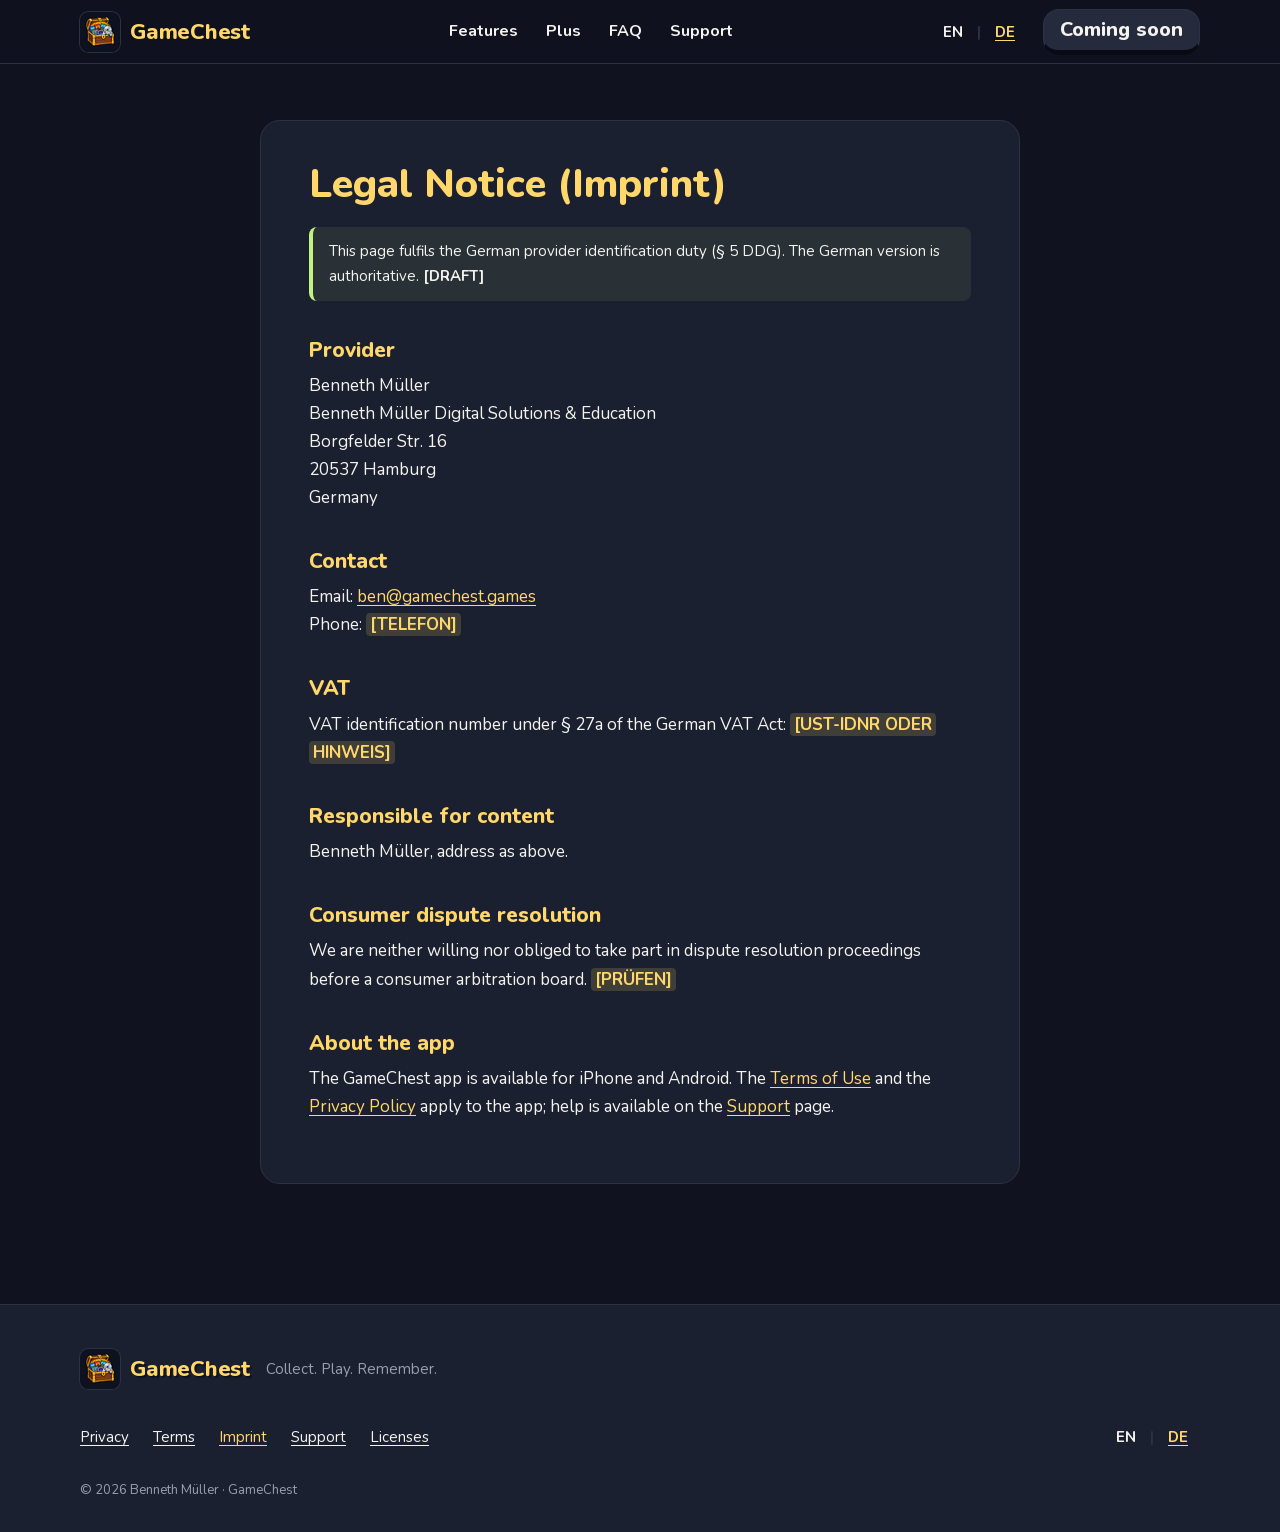
==== imprint/index.html @ 04c108ea "Website gamechest.games: Marketing-Startseite EN/DE + Impressum Statischer Next.js-Export aus app-we" ====
<!DOCTYPE html><html lang="en" class="nunito_c81cbedf-module__F6FspG__variable silkscreen_12bf01c6-module__xPTk9W__variable"><head><meta charSet="utf-8"/><meta name="viewport" content="width=device-width, initial-scale=1"/><link rel="preload" href="/_next/static/media/07454f8ad8aaac57-s.p.2kjei9psvcorz.woff2" as="font" crossorigin="" type="font/woff2"/><link rel="preload" href="/_next/static/media/37f34e4fcce0f2d4-s.p.3dosikwwiz7p4.woff2" as="font" crossorigin="" type="font/woff2"/><style data-precedence="next" data-href="/_next/static/chunks/3dg75ylnrq6or.css /_next/static/chunks/3zf7xnrm5pclq.css /_next/static/chunks/2_lk15ii64j9c.css">@font-face{font-family:Nunito;font-style:normal;font-weight:200 1000;font-display:swap;src:url(/_next/static/media/224e262ef877bfa4-s.1zkvd_innyig_.woff2)format("woff2");unicode-range:U+460-52F,U+1C80-1C8A,U+20B4,U+2DE0-2DFF,U+A640-A69F,U+FE2E-FE2F}@font-face{font-family:Nunito;font-style:normal;font-weight:200 1000;font-display:swap;src:url(/_next/static/media/7f11d98043fdedc9-s.2c8-7nzo1jf9r.woff2)format("woff2");unicode-range:U+301,U+400-45F,U+490-491,U+4B0-4B1,U+2116}@font-face{font-family:Nunito;font-style:normal;font-weight:200 1000;font-display:swap;src:url(/_next/static/media/e6d00ff86ef9e699-s.1vcas2uk12q5a.woff2)format("woff2");unicode-range:U+102-103,U+110-111,U+128-129,U+168-169,U+1A0-1A1,U+1AF-1B0,U+300-301,U+303-304,U+308-309,U+323,U+329,U+1EA0-1EF9,U+20AB}@font-face{font-family:Nunito;font-style:normal;font-weight:200 1000;font-display:swap;src:url(/_next/static/media/d8cb5ab3660140cd-s.2demiz2t05dx4.woff2)format("woff2");unicode-range:U+100-2BA,U+2BD-2C5,U+2C7-2CC,U+2CE-2D7,U+2DD-2FF,U+304,U+308,U+329,U+1D00-1DBF,U+1E00-1E9F,U+1EF2-1EFF,U+2020,U+20A0-20AB,U+20AD-20C0,U+2113,U+2C60-2C7F,U+A720-A7FF}@font-face{font-family:Nunito;font-style:normal;font-weight:200 1000;font-display:swap;src:url(/_next/static/media/07454f8ad8aaac57-s.p.2kjei9psvcorz.woff2)format("woff2");unicode-range:U+??,U+131,U+152-153,U+2BB-2BC,U+2C6,U+2DA,U+2DC,U+304,U+308,U+329,U+2000-206F,U+20AC,U+2122,U+2191,U+2193,U+2212,U+2215,U+FEFF,U+FFFD}@font-face{font-family:Nunito Fallback;src:local(Arial);ascent-override:99.71%;descent-override:34.82%;line-gap-override:0.0%;size-adjust:101.39%}.nunito_c81cbedf-module__F6FspG__className{font-family:Nunito,Nunito Fallback;font-style:normal}.nunito_c81cbedf-module__F6FspG__variable{--font-nunito:"Nunito", "Nunito Fallback"}
@font-face{font-family:Silkscreen;font-style:normal;font-weight:400;font-display:swap;src:url(/_next/static/media/26e9340776e0c8e8-s.3-pcjiz3ygyf8.woff2)format("woff2");unicode-range:U+100-2BA,U+2BD-2C5,U+2C7-2CC,U+2CE-2D7,U+2DD-2FF,U+304,U+308,U+329,U+1D00-1DBF,U+1E00-1E9F,U+1EF2-1EFF,U+2020,U+20A0-20AB,U+20AD-20C0,U+2113,U+2C60-2C7F,U+A720-A7FF}@font-face{font-family:Silkscreen;font-style:normal;font-weight:400;font-display:swap;src:url(/_next/static/media/37f34e4fcce0f2d4-s.p.3dosikwwiz7p4.woff2)format("woff2");unicode-range:U+??,U+131,U+152-153,U+2BB-2BC,U+2C6,U+2DA,U+2DC,U+304,U+308,U+329,U+2000-206F,U+20AC,U+2122,U+2191,U+2193,U+2212,U+2215,U+FEFF,U+FFFD}@font-face{font-family:Silkscreen Fallback;src:local(Arial);ascent-override:68.84%;descent-override:16.71%;line-gap-override:0.0%;size-adjust:149.62%}.silkscreen_12bf01c6-module__xPTk9W__className{font-family:Silkscreen,Silkscreen Fallback;font-style:normal;font-weight:400}.silkscreen_12bf01c6-module__xPTk9W__variable{--font-silkscreen:"Silkscreen", "Silkscreen Fallback"}
.legal-prose{max-width:68ch;color:var(--legal-ink);overflow-wrap:break-word;font-size:1.0625rem;line-height:1.65}.legal-prose h2{color:var(--legal-accent);margin:2.25rem 0 .5rem;scroll-margin-top:88px;font-size:1.3125rem;line-height:1.3}.legal-prose h3{color:var(--legal-accent-2);margin:1.5rem 0 .375rem;font-size:1.125rem;line-height:1.35}.legal-prose p,.legal-prose ul,.legal-prose ol{margin:0 0 .875rem}.legal-prose ul,.legal-prose ol{padding-left:1.375rem}.legal-prose li{margin:.25rem 0}.legal-meta{color:var(--legal-muted);margin:0 0 1.25rem;font-size:.9375rem}.legal-note{border-left:4px solid var(--legal-note);background:var(--legal-note-bg);border-radius:8px;margin:0 0 1.5rem;padding:.75rem 1rem;font-size:.9375rem}.legal-note p{margin:0}.legal-ph{background:var(--legal-ph-bg);color:var(--legal-accent);-webkit-hyphens:manual;hyphens:manual;-webkit-box-decoration-break:clone;box-decoration-break:clone;border-radius:4px;padding:0 .25rem;font-weight:700}.legal-address{font-style:normal}.legal-toc{background:var(--legal-surface);border:1px solid var(--legal-border);border-radius:14px;margin:0 0 1.5rem;padding:.875rem 1.25rem}.legal-toc-title{margin:0 0 .25rem;font-weight:700}.legal-toc ul{margin:0;padding:0;list-style:none}.legal-toc a{padding:.25rem 0;display:inline-block}.legal-table-wrap{margin:.625rem 0 1rem}.legal-table{border-collapse:collapse;width:100%;font-size:.9375rem}.legal-table th,.legal-table td{text-align:left;vertical-align:top;border-bottom:1px solid var(--legal-border);padding:.5rem}.legal-table th{color:var(--legal-accent-2);font-weight:700}@media (max-width:559.98px){.legal-table thead{clip-path:inset(50%);width:1px;height:1px;position:absolute;overflow:hidden}.legal-table,.legal-table tbody,.legal-table tr,.legal-table td{width:100%;display:block}.legal-table tr{border-bottom:1px solid var(--legal-border);padding:.5rem 0}.legal-table td{border:0;padding:.1875rem 0}.legal-table td:before{content:attr(data-label);color:var(--legal-accent-2);font-size:.8125rem;font-weight:700;display:block}}
:root{--lightningcss-light: ;--lightningcss-dark:initial;color-scheme:dark;--g-bg:#10131f;--g-panel:#1b2030;--g-elevated:#252b3d;--g-border:#2c3243;--g-ink:#f4f3ee;--g-muted:#989daf;--g-gold:#ffd76a;--g-amber:#ffcd68;--g-gold-sel:#44391f;--g-mint:#c4f280;--g-btn-edge:#ffe4af;--g-btn-text:#342419;--g-btn-shadow:#805337;--g-glow-in:#ffd76a55;--g-glow-out:#ffd76a00;--font-body:var(--font-nunito), system-ui, -apple-system, "Segoe UI", Roboto, Arial, sans-serif;--font-label:var(--font-silkscreen), ui-monospace, monospace;--font-display:var(--font-nunito), system-ui, -apple-system, "Segoe UI", Roboto, Arial, sans-serif;--g-deep:#080b13;--g-card-edge:#5f5130;--g-coin-edge:#9e6b19;--g-light-edge:#fff0b5;--container:1120px;--gutter:16px;--header-h:64px;--section-gap:96px;--radius-card:20px;--bevel:10px;--legal-ink:var(--g-ink);--legal-muted:var(--g-muted);--legal-accent:var(--g-gold);--legal-accent-2:var(--g-amber);--legal-surface:var(--g-elevated);--legal-border:var(--g-border);--legal-note:var(--g-mint);--legal-note-bg:#c4f28014;--legal-ph-bg:#ffd76a29}@media (min-width:481px){:root{--gutter:24px}}@media (min-width:768px){:root{--section-gap:120px}}@media (min-width:1025px){:root{--gutter:32px}}*,:before,:after{box-sizing:border-box}html{-moz-text-size-adjust:100%;text-size-adjust:100%;scroll-padding-top:calc(var(--header-h) + 16px)}@media (prefers-reduced-motion:no-preference){html{scroll-behavior:smooth}}body{background:var(--g-bg);color:var(--g-ink);font-family:var(--font-body);overflow-wrap:break-word;margin:0;font-size:1.0625rem;line-height:1.6}@media (min-width:768px){body{font-size:1.125rem}}img,picture,svg{max-width:100%;display:block}img{height:auto}h1,h2,h3{text-wrap:balance;margin:0;font-weight:800}p{text-wrap:pretty;margin:0}a{color:var(--g-gold);text-underline-offset:3px;text-decoration-thickness:1px}a:hover{text-decoration-thickness:2px}:focus-visible{outline:3px solid var(--g-mint);outline-offset:3px;border-radius:4px}.container{width:100%;max-width:calc(var(--container) + 2 * var(--gutter));padding-inline:var(--gutter);margin-inline:auto}.visually-hidden{clip-path:inset(50%);white-space:nowrap;border:0;width:1px;height:1px;margin:-1px;padding:0;overflow:hidden;position:absolute!important}.skip-link{z-index:100;background:var(--g-amber);color:var(--g-btn-text);font-family:var(--font-display);border:2px solid var(--g-btn-edge);border-bottom:5px solid var(--g-btn-shadow);border-radius:16px;padding:12px 16px;font-size:1.25rem;font-weight:800;text-decoration:none;position:absolute;top:-100px;left:12px}.skip-link:focus{top:12px}.pixel{image-rendering:pixelated}.eyebrow{font-family:var(--font-label);letter-spacing:.12em;text-transform:uppercase;color:var(--g-gold);margin:0 0 12px;font-size:.6875rem;line-height:1.4;display:inline-block}@media (min-width:768px){.eyebrow{font-size:.75rem}}.h2{font-family:var(--font-display);color:var(--g-gold);font-size:2rem;font-weight:800;line-height:1.15}.h2:after{content:"";background:var(--g-gold);width:48px;height:4px;margin-top:16px;display:block}.h2.center:after{margin-inline:auto}@media (min-width:768px){.h2{font-size:2.625rem;line-height:1.1}}.h3{font-family:var(--font-display);color:var(--g-ink);font-size:1.375rem;font-weight:800;line-height:1.3}@media (min-width:768px){.h3{font-size:1.5rem}}.muted{color:var(--g-muted);font-size:.9375rem;line-height:1.55}@media (min-width:768px){.muted{font-size:1rem}}.btn{min-height:54px;font:inherit;font-family:var(--font-display);text-align:center;border-radius:16px;justify-content:center;align-items:center;gap:8px;padding:12px 22px;font-size:1.25rem;font-weight:800;line-height:1.2;text-decoration:none;transition:transform .12s cubic-bezier(.33,1,.68,1),border-bottom-width .12s cubic-bezier(.33,1,.68,1);display:inline-flex}.btn-secondary{background:var(--g-elevated);color:var(--g-ink);border:1.4px solid var(--g-border);border-bottom:5px solid var(--g-deep)}a.btn-secondary:hover{border-color:var(--g-gold);border-bottom-color:var(--g-deep)}.btn-primary{background:var(--g-amber);color:var(--g-btn-text);border:2px solid var(--g-btn-edge);border-bottom:5px solid var(--g-btn-shadow);box-shadow:inset 0 1px #ffffff38}a.btn-primary:hover{filter:brightness(1.04)}a.btn-primary:active,a.btn-secondary:active{border-bottom-width:1.5px;transition-duration:80ms;transform:translateY(3.5px)}@media (prefers-reduced-motion:reduce){.btn{transition:none}}.coin{z-index:1;background:var(--g-gold);border-bottom:3px solid var(--g-coin-edge);width:32px;height:32px;color:var(--g-bg);font-family:var(--font-body);border-radius:35%;flex:none;justify-content:center;align-items:center;font-size:.875rem;font-weight:800;line-height:1;display:inline-flex;position:relative}.coin--done{color:#0000}.coin--done:after{content:"";border:solid var(--g-bg);border-width:0 3px 3px 0;width:6px;height:11px;position:absolute;transform:translateY(-2px)rotate(45deg)}.coin--current{outline:2px solid var(--g-light-edge);outline-offset:-2px}@media (min-width:768px){.coin{width:36px;height:36px;font-size:.9375rem}}.rail{z-index:0;background:var(--g-elevated);border-bottom:2px solid var(--g-deep);pointer-events:none;border-radius:3px;height:6px;position:absolute}.rail--gold{background:var(--g-gold)}.prose a{text-decoration:underline}
.not-found-module__Qxt1xq__main{max-width:calc(640px + 2 * var(--gutter));padding:64px var(--gutter);flex-direction:column;gap:40px;margin:0 auto;display:flex}.not-found-module__Qxt1xq__mark{width:64px;height:64px}.not-found-module__Qxt1xq__block{flex-direction:column;align-items:flex-start;gap:12px;display:flex}.not-found-module__Qxt1xq__block+.not-found-module__Qxt1xq__block{border-top:1px solid var(--g-border);padding-top:40px}.not-found-module__Qxt1xq__title{color:var(--g-gold);font-size:2rem;line-height:1.15}
.BrandMark-module__Vly-dW__mark{align-items:center;gap:10px;min-width:0;display:inline-flex}.BrandMark-module__Vly-dW__icon{box-shadow:0 0 0 1px var(--g-border);border-radius:22%;flex:none}.BrandMark-module__Vly-dW__name{font-family:var(--font-display);color:var(--g-gold);letter-spacing:-.01em;white-space:nowrap;text-shadow:2px 2px 0 var(--g-bg);font-weight:800;line-height:1}.BrandMark-module__Vly-dW__sm .BrandMark-module__Vly-dW__icon{width:40px;height:40px}.BrandMark-module__Vly-dW__sm .BrandMark-module__Vly-dW__name{font-size:1.375rem}.BrandMark-module__Vly-dW__lg{gap:16px}.BrandMark-module__Vly-dW__lg .BrandMark-module__Vly-dW__icon{width:88px;height:88px}.BrandMark-module__Vly-dW__lg .BrandMark-module__Vly-dW__name{font-size:clamp(2.25rem,11vw,4rem)}@media (min-width:1024px){.BrandMark-module__Vly-dW__lg .BrandMark-module__Vly-dW__icon{width:128px;height:128px}}
.LangSwitch-module__xMFtda__switch{align-items:center;gap:2px;font-size:.9375rem;font-weight:700;display:flex}.LangSwitch-module__xMFtda__current,.LangSwitch-module__xMFtda__link{justify-content:center;align-items:center;min-width:44px;min-height:48px;padding:0 8px;display:inline-flex}.LangSwitch-module__xMFtda__current{color:var(--g-ink)}.LangSwitch-module__xMFtda__link{color:var(--g-gold);text-underline-offset:3px;text-decoration:underline}.LangSwitch-module__xMFtda__sep{color:var(--g-border)}
.Footer-module__IpM4KW__footer{background:var(--g-panel);border-top:1px solid var(--g-border);margin-top:var(--section-gap);padding:40px 0 32px}.Footer-module__IpM4KW__inner{flex-direction:column;gap:20px;display:flex}.Footer-module__IpM4KW__brandRow{flex-wrap:wrap;align-items:center;gap:8px 16px;display:flex}.Footer-module__IpM4KW__brand{align-items:center;min-height:48px;text-decoration:none;display:inline-flex}.Footer-module__IpM4KW__tagline{color:var(--g-muted);font-size:.9375rem}.Footer-module__IpM4KW__linkRow{flex-wrap:wrap;justify-content:space-between;align-items:center;gap:8px 24px;display:flex}.Footer-module__IpM4KW__links{flex-wrap:wrap;gap:0 4px;margin:0;padding:0;list-style:none;display:flex}.Footer-module__IpM4KW__links a{min-height:48px;color:var(--g-ink);text-underline-offset:3px;align-items:center;margin-left:-10px;margin-right:10px;padding:0 10px;font-size:.9375rem;display:inline-flex}.Footer-module__IpM4KW__links a:hover,.Footer-module__IpM4KW__links a[aria-current=page]{color:var(--g-gold)}.Footer-module__IpM4KW__small{color:var(--g-muted);flex-direction:column;gap:4px;font-size:.8125rem;line-height:1.5;display:flex}
.Header-module__NAGPiW__header{z-index:50;height:var(--header-h);background:var(--g-bg);border-bottom:1px solid var(--g-border);position:sticky;top:0}@supports ((-webkit-backdrop-filter:blur(8px)) or (backdrop-filter:blur(8px))){.Header-module__NAGPiW__header{-webkit-backdrop-filter:blur(8px);backdrop-filter:blur(8px);background:#10131feb}}.Header-module__NAGPiW__inner{justify-content:space-between;align-items:center;gap:16px;height:100%;display:flex}.Header-module__NAGPiW__brand{flex:none;align-items:center;min-height:48px;text-decoration:none;display:inline-flex}.Header-module__NAGPiW__nav{display:none}.Header-module__NAGPiW__end{align-items:center;gap:16px;display:flex}.Header-module__NAGPiW__cta{display:none}@media (min-width:768px){.Header-module__NAGPiW__nav{gap:4px;margin-inline:auto;display:flex}.Header-module__NAGPiW__nav a{min-height:48px;color:var(--g-ink);align-items:center;padding:0 12px;font-size:1rem;font-weight:700;text-decoration:none;display:inline-flex}.Header-module__NAGPiW__nav a:hover,.Header-module__NAGPiW__nav a[aria-current=page]{color:var(--g-gold)}}@media (min-width:1024px){.Header-module__NAGPiW__cta{display:block}}
.PhoneFrame-module__8nVjmW__stage{width:100%;max-width:320px;margin-inline:auto;padding:24px 0 28px;position:relative}.PhoneFrame-module__8nVjmW__stage:before{content:"";pointer-events:none;background:radial-gradient(70% 60% at 50% 35%,#ffd76a2e,#ffd76a00 70%);position:absolute;inset:-8% -18% 0}.PhoneFrame-module__8nVjmW__stage:after{content:"";filter:blur(5px);pointer-events:none;background:#0000008c;border-radius:50%;width:62%;height:14px;position:absolute;bottom:4px;left:19%}.PhoneFrame-module__8nVjmW__frame{background:var(--g-bg);border:3px solid var(--g-gold);border-radius:28px;width:100%;padding:6px;position:relative;box-shadow:0 6px #9e6b19,0 24px 60px -30px #000}.PhoneFrame-module__8nVjmW__img{aspect-ratio:1320/2868;background:var(--g-panel);border-radius:19px;width:100%;height:auto;box-shadow:inset 0 0 0 1px #ffffff0a}.PhoneFrame-module__8nVjmW__cropStage:before{inset:-8% -6% 0}.PhoneFrame-module__8nVjmW__crop{height:300px;overflow:hidden}.PhoneFrame-module__8nVjmW__crop picture{height:100%}.PhoneFrame-module__8nVjmW__crop .PhoneFrame-module__8nVjmW__img{aspect-ratio:auto;object-fit:cover;object-position:top;height:100%}@media (min-width:1024px){.PhoneFrame-module__8nVjmW__crop{height:360px}}@media (prefers-reduced-motion:no-preference){.PhoneFrame-module__8nVjmW__float{animation:6s ease-in-out infinite PhoneFrame-module__8nVjmW__float}}@keyframes PhoneFrame-module__8nVjmW__float{0%,to{transform:translateY(0)}50%{transform:translateY(-6px)}}
.Feature-module__i2wIta__feature{counter-increment:feature;align-items:center;gap:40px;display:grid}.Feature-module__i2wIta__feature+.Feature-module__i2wIta__feature{margin-top:var(--section-gap)}.Feature-module__i2wIta__eyebrow:before{content:counter(feature, decimal-leading-zero) " · "}.Feature-module__i2wIta__text{max-width:56ch}.Feature-module__i2wIta__body{flex-direction:column;gap:16px;margin-top:24px;display:flex}.Feature-module__i2wIta__list{flex-direction:column;gap:12px;margin:0;padding:0;list-style:none;display:flex}.Feature-module__i2wIta__list li{align-items:flex-start;gap:12px;display:flex}.Feature-module__i2wIta__icon{color:var(--g-gold);flex:none;margin-top:2px}.Feature-module__i2wIta__media{justify-content:center;display:flex;overflow-x:clip}@media (min-width:768px){.Feature-module__i2wIta__feature{grid-template-columns:7fr 5fr;gap:48px}.Feature-module__i2wIta__feature:nth-of-type(2n) .Feature-module__i2wIta__text{order:2}.Feature-module__i2wIta__feature:nth-of-type(2n) .Feature-module__i2wIta__media{order:1}.Feature-module__i2wIta__feature:nth-of-type(2n) .Feature-module__i2wIta__stage:before{background:radial-gradient(70% 60% at 40% 35%,#ffd76a2e,#ffd76a00 70%)}}
.Faq-module__MGuq4G__list{flex-direction:column;gap:12px;display:flex}.Faq-module__MGuq4G__item{background:var(--g-panel);border:1px solid var(--g-border);border-radius:16px}.Faq-module__MGuq4G__item[open]{border-color:var(--g-gold-sel)}.Faq-module__MGuq4G__summary{cursor:pointer;border-radius:16px;justify-content:space-between;align-items:center;gap:16px;min-height:56px;padding:14px 18px;list-style:none;display:flex}.Faq-module__MGuq4G__summary::-webkit-details-marker{display:none}.Faq-module__MGuq4G__summary:hover .Faq-module__MGuq4G__q{color:var(--g-gold)}.Faq-module__MGuq4G__q{font-size:1.0625rem;font-weight:700;line-height:1.35}.Faq-module__MGuq4G__marker{flex:none;width:16px;height:16px;position:relative}.Faq-module__MGuq4G__marker:before,.Faq-module__MGuq4G__marker:after{content:"";background:var(--g-gold);width:16px;height:2px;position:absolute;top:7px;left:0}.Faq-module__MGuq4G__marker:after{transform:rotate(90deg)}.Faq-module__MGuq4G__item[open] .Faq-module__MGuq4G__marker:after{transform:none}.Faq-module__MGuq4G__a{color:var(--g-ink);padding:0 18px 18px}@media (min-width:768px){.Faq-module__MGuq4G__q{font-size:1.125rem}}
.PlusPanel-module__cxTOQW__section{margin-top:var(--section-gap)}.PlusPanel-module__cxTOQW__outer{--bev:16px;background:var(--g-gold);clip-path:polygon(var(--bev) 0, calc(100% - var(--bev)) 0, 100% var(--bev), 100% calc(100% - var(--bev)), calc(100% - var(--bev)) 100%, var(--bev) 100%, 0 calc(100% - var(--bev)), 0 var(--bev));padding:2px}.PlusPanel-module__cxTOQW__card{--bev-in:15.2px;background:var(--g-panel);clip-path:polygon(var(--bev-in) 0, calc(100% - var(--bev-in)) 0, 100% var(--bev-in), 100% calc(100% - var(--bev-in)), calc(100% - var(--bev-in)) 100%, var(--bev-in) 100%, 0 calc(100% - var(--bev-in)), 0 var(--bev-in));gap:32px;padding:32px 20px;display:grid}.PlusPanel-module__cxTOQW__chest{background:radial-gradient(closest-side, var(--g-glow-in), var(--g-glow-out));justify-content:center;align-items:center;display:flex}.PlusPanel-module__cxTOQW__chestImg{width:192px;height:auto}.PlusPanel-module__cxTOQW__text{flex-direction:column;gap:16px;min-width:0;display:flex}.PlusPanel-module__cxTOQW__text>.h2{margin-bottom:8px}.PlusPanel-module__cxTOQW__lead{font-size:1.0625rem}.PlusPanel-module__cxTOQW__list{flex-direction:column;gap:6px;margin:0;padding-left:1.25rem;display:flex}.PlusPanel-module__cxTOQW__list li::marker{color:var(--g-gold)}.PlusPanel-module__cxTOQW__honest{background:var(--g-elevated);border-radius:14px;padding:16px 18px;font-size:1rem}.PlusPanel-module__cxTOQW__honest strong{color:var(--g-gold)}.PlusPanel-module__cxTOQW__price{font-size:1rem;font-weight:700}.PlusPanel-module__cxTOQW__fine{color:var(--g-muted);font-size:.8125rem;line-height:1.55}.PlusPanel-module__cxTOQW__fine a{color:var(--g-gold)}.PlusPanel-module__cxTOQW__shot{justify-content:center;display:flex;overflow-x:clip}.PlusPanel-module__cxTOQW__frame{max-width:260px}@media (min-width:768px){.PlusPanel-module__cxTOQW__card{grid-template-columns:minmax(0,1fr) 260px;grid-template-areas:"chest shot""text shot";padding:40px}.PlusPanel-module__cxTOQW__chest{background:radial-gradient(closest-side, var(--g-glow-in), var(--g-glow-out));grid-area:chest;justify-content:flex-start}.PlusPanel-module__cxTOQW__chestImg{width:200px}.PlusPanel-module__cxTOQW__text{grid-area:text}.PlusPanel-module__cxTOQW__shot{grid-area:shot;align-items:flex-start}}@media (min-width:1024px){.PlusPanel-module__cxTOQW__card{grid-template-columns:220px minmax(0,1fr) 260px;grid-template-areas:"chest text shot";align-items:start;gap:40px}.PlusPanel-module__cxTOQW__chest{background:radial-gradient(closest-side, var(--g-glow-in), var(--g-glow-out));justify-content:center;padding-top:24px}}
.Preview-module__s_3grq__section{margin-top:var(--section-gap)}.Preview-module__s_3grq__lead{margin-top:16px}.Preview-module__s_3grq__strip{margin:32px calc(-1 * var(--gutter)) 0;padding:0 var(--gutter) 8px;overscroll-behavior-x:contain;scroll-snap-type:x mandatory;scroll-padding-inline:var(--gutter);scrollbar-width:thin;scrollbar-color:var(--g-border) transparent;gap:16px;list-style:none;display:flex;overflow-x:auto}.Preview-module__s_3grq__station{scroll-snap-align:start;flex-direction:column;flex:0 0 min(78vw,300px);min-width:0;display:flex;position:relative}.Preview-module__s_3grq__head{align-items:center;gap:12px;min-height:36px;display:flex}.Preview-module__s_3grq__head .Preview-module__s_3grq__label{z-index:1;font-family:var(--font-display);color:var(--g-gold);background:var(--g-bg);border-radius:4px;margin:0;padding:2px 8px;font-size:1.375rem;font-weight:800;line-height:1.2;position:relative}@media (min-width:768px){.Preview-module__s_3grq__head .Preview-module__s_3grq__label{font-size:1.5rem}}.Preview-module__s_3grq__frame{max-width:none;margin-top:12px}.Preview-module__s_3grq__text{margin-top:4px}.Preview-module__s_3grq__rail{display:none}@media (min-width:768px){.Preview-module__s_3grq__strip{grid-template-columns:repeat(2,minmax(0,1fr));gap:32px 24px;margin-inline:0;padding:0;display:grid;overflow:visible}.Preview-module__s_3grq__station{flex:none}}@media (min-width:1024px){.Preview-module__s_3grq__strip{grid-template-columns:repeat(4,minmax(0,1fr))}.Preview-module__s_3grq__rail{display:block;top:15px;left:18px;right:-24px}.Preview-module__s_3grq__station:last-child .Preview-module__s_3grq__rail{right:0}}
.PrivacyStrip-module__Abr37G__section{margin-top:var(--section-gap)}.PrivacyStrip-module__Abr37G__grid{grid-template-columns:repeat(2,minmax(0,1fr));gap:12px;margin:32px 0 0;padding:0;list-style:none;display:grid}.PrivacyStrip-module__Abr37G__card{background:var(--g-panel);border:1px solid var(--g-border);border-radius:var(--radius-card);flex-direction:column;gap:8px;padding:16px;display:flex}.PrivacyStrip-module__Abr37G__icon{color:var(--g-gold)}.PrivacyStrip-module__Abr37G__title{color:var(--g-ink);font-size:1.0625rem;font-weight:700;line-height:1.3}.PrivacyStrip-module__Abr37G__text{color:var(--g-muted);font-size:.9375rem;line-height:1.55}.PrivacyStrip-module__Abr37G__more{margin-top:24px}.PrivacyStrip-module__Abr37G__more a{align-items:center;min-height:48px;font-weight:700;display:inline-flex}@media (max-width:399.98px){.PrivacyStrip-module__Abr37G__grid{grid-template-columns:1fr}}@media (min-width:480px){.PrivacyStrip-module__Abr37G__grid{gap:16px}.PrivacyStrip-module__Abr37G__card{padding:24px}}@media (min-width:768px){.PrivacyStrip-module__Abr37G__grid{grid-template-columns:repeat(4,minmax(0,1fr))}.PrivacyStrip-module__Abr37G__title{font-size:1.25rem}}
.HomePage-module__ESCc_q__hero{background-image:radial-gradient(120% 80% at 32% -12%,#44391fe6 0%,#44391f00 62%),radial-gradient(#2c324359 1px,#0000 1.5px);background-position:0 0;background-size:auto,8px 8px;padding:40px 0 0;position:relative}.HomePage-module__ESCc_q__heroGrid{align-items:center;gap:40px;display:grid}.HomePage-module__ESCc_q__heroText{flex-direction:column;align-items:flex-start;min-width:0;display:flex}.HomePage-module__ESCc_q__brand{margin:8px 0 20px}.HomePage-module__ESCc_q__titleRow{align-items:flex-end;gap:12px;display:flex}.HomePage-module__ESCc_q__h1{font-family:var(--font-display);color:var(--g-gold);font-size:2.375rem;font-weight:800;line-height:1.05}.HomePage-module__ESCc_q__cat{flex:none}.HomePage-module__ESCc_q__cat img{width:64px;height:64px}.HomePage-module__ESCc_q__lead{max-width:60ch;margin-top:20px}.HomePage-module__ESCc_q__cta{flex-direction:column;align-items:flex-start;gap:12px;margin-top:28px;display:flex}.HomePage-module__ESCc_q__secondary{align-items:center;min-height:48px;font-weight:700;text-decoration:underline;display:inline-flex}.HomePage-module__ESCc_q__heroShot{justify-content:center;display:flex;overflow-x:clip}@media (min-width:768px){.HomePage-module__ESCc_q__hero{padding-top:64px}.HomePage-module__ESCc_q__h1{font-size:4.25rem;line-height:1.02}}@media (min-width:1024px){.HomePage-module__ESCc_q__heroGrid{grid-template-columns:6fr 6fr;gap:48px}.HomePage-module__ESCc_q__cat img{width:128px;height:128px}.HomePage-module__ESCc_q__heroFrame{width:auto;max-width:none}.HomePage-module__ESCc_q__heroFrame img{width:auto;height:640px}}.HomePage-module__ESCc_q__features{margin-top:var(--section-gap);counter-reset:feature}.HomePage-module__ESCc_q__faq{margin-top:var(--section-gap)}.HomePage-module__ESCc_q__faqList{max-width:840px;margin-top:32px}.HomePage-module__ESCc_q__closing{margin-top:96px}.HomePage-module__ESCc_q__closingCard{background:linear-gradient(160deg, var(--g-gold-sel) 0%, var(--g-panel) 42%, var(--g-elevated) 100%);border:2px solid var(--g-card-edge);box-shadow:0 5px 0 var(--g-deep);border-radius:24px;flex-direction:column;align-items:flex-start;gap:20px;padding:32px 24px;display:flex}.HomePage-module__ESCc_q__markWrap{background:radial-gradient(closest-side, var(--g-glow-in), var(--g-glow-out));flex:none;justify-content:center;align-items:center;width:96px;height:96px;display:flex}.HomePage-module__ESCc_q__mark{border-radius:22%;width:64px;height:64px}.HomePage-module__ESCc_q__closingText{flex-direction:column;gap:12px;display:flex}.HomePage-module__ESCc_q__closingTitle{font-family:var(--font-display);color:var(--g-gold);font-size:2rem;font-weight:800;line-height:1.15}.HomePage-module__ESCc_q__closingText>:last-child{margin-top:12px}@media (min-width:768px){.HomePage-module__ESCc_q__closingCard{flex-direction:row;align-items:center;gap:32px;padding:48px}.HomePage-module__ESCc_q__markWrap{width:144px;height:144px}.HomePage-module__ESCc_q__mark{width:96px;height:96px}.HomePage-module__ESCc_q__closingTitle{font-size:2.625rem}}
.LegalLayout-module__f35WTa__wrap{max-width:calc(760px + 2 * var(--gutter));padding-top:32px}.LegalLayout-module__f35WTa__card{background:var(--g-panel);border:1px solid var(--g-border);border-radius:var(--radius-card);max-width:none;padding:28px 18px 32px}.LegalLayout-module__f35WTa__card>:first-child{margin-top:0}.LegalLayout-module__f35WTa__h1{-webkit-hyphens:auto;hyphens:auto;color:var(--g-gold);margin:0 0 8px;font-size:1.75rem;line-height:1.15}.LegalLayout-module__f35WTa__h1+:not(p){margin-top:20px}@media (max-width:479.98px){.LegalLayout-module__f35WTa__card{-webkit-hyphens:auto;hyphens:auto}}@media (min-width:768px){.LegalLayout-module__f35WTa__wrap{padding-top:56px}.LegalLayout-module__f35WTa__card{padding:40px 48px 48px}.LegalLayout-module__f35WTa__h1{font-size:2.5rem}}
.StoreCta-module__rHBbvG__wrap{flex-direction:column;align-items:flex-start;gap:10px;display:flex}.StoreCta-module__rHBbvG__pill{cursor:default;-webkit-user-select:text;user-select:text;margin:0}.StoreCta-module__rHBbvG__compact .StoreCta-module__rHBbvG__pill{min-height:44px;padding:8px 16px}.StoreCta-module__rHBbvG__badge{border-radius:8px;padding:4px 0;display:inline-block}.StoreCta-module__rHBbvG__subline{color:var(--g-muted);font-size:.875rem}.StoreCta-module__rHBbvG__badges{flex-wrap:wrap;align-items:center;gap:12px;display:flex}.StoreCta-module__rHBbvG__pill{white-space:normal;text-align:left;max-width:100%}
</style><meta name="next-size-adjust" content=""/><meta name="theme-color" content="#10131F"/><meta name="color-scheme" content="dark"/><title>Legal Notice – GameChest</title><meta name="description" content="Provider identification for GameChest and gamechest.games (§ 5 DDG)."/><link rel="manifest" href="/site.webmanifest"/><link rel="canonical" href="https://gamechest.games/imprint/"/><link rel="alternate" hrefLang="en" href="https://gamechest.games/imprint/"/><link rel="alternate" hrefLang="de" href="https://gamechest.games/de/imprint/"/><link rel="alternate" hrefLang="x-default" href="https://gamechest.games/imprint/"/><meta name="format-detection" content="telephone=no, address=no, email=no"/><meta property="og:title" content="Legal Notice – GameChest"/><meta property="og:description" content="Provider identification for GameChest and gamechest.games (§ 5 DDG)."/><meta property="og:url" content="https://gamechest.games/imprint/"/><meta property="og:site_name" content="GameChest"/><meta property="og:locale" content="en_US"/><meta property="og:image" content="https://gamechest.games/og/og-en.png"/><meta property="og:image:width" content="1200"/><meta property="og:image:height" content="630"/><meta property="og:image:alt" content="Collect. Play. Remember."/><meta property="og:locale:alternate" content="de_DE"/><meta property="og:type" content="website"/><meta name="twitter:card" content="summary_large_image"/><meta name="twitter:title" content="Legal Notice – GameChest"/><meta name="twitter:description" content="Provider identification for GameChest and gamechest.games (§ 5 DDG)."/><meta name="twitter:image" content="https://gamechest.games/og/og-en.png"/><meta name="twitter:image:alt" content="Collect. Play. Remember."/><link rel="icon" href="/favicon.ico" sizes="16x16 32x32 48x48"/><link rel="icon" href="/favicon-32.png" type="image/png" sizes="32x32"/><link rel="apple-touch-icon" href="/apple-touch-icon.png" sizes="180x180"/></head><body><div hidden=""><!--$--><!--/$--></div><a class="skip-link" href="#main">Skip to content</a><header class="Header-module__NAGPiW__header"><div class="container Header-module__NAGPiW__inner"><a class="Header-module__NAGPiW__brand" href="/" aria-label="GameChest – Home"><span class="BrandMark-module__Vly-dW__mark BrandMark-module__Vly-dW__sm"><picture><source type="image/webp" srcSet="/img/pixel/app-icon-1024-40.4db40ab3.webp 1x, /img/pixel/app-icon-1024-80.a1fc885c.webp 2x" sizes="40px"/><img src="/img/pixel/app-icon-1024-40.9ede7d33.png" alt="" width="40" height="40" class="BrandMark-module__Vly-dW__icon" loading="eager" decoding="async"/></picture><span class="BrandMark-module__Vly-dW__name">GameChest</span></span></a><nav class="Header-module__NAGPiW__nav" aria-label="Main"><a href="/#features">Features</a><a href="/#plus">Plus</a><a href="/#faq">FAQ</a><a href="/support.html#en">Support</a></nav><div class="Header-module__NAGPiW__end"><nav class="LangSwitch-module__xMFtda__switch" aria-label="Language"><span class="LangSwitch-module__xMFtda__current" aria-current="true" lang="en">EN</span><span class="LangSwitch-module__xMFtda__sep" aria-hidden="true">|</span><a class="LangSwitch-module__xMFtda__link" href="/de/imprint/" hrefLang="de" lang="de"><span class="visually-hidden">Deutsch<!-- -->: </span>DE</a></nav><div class="Header-module__NAGPiW__cta"><div class="StoreCta-module__rHBbvG__wrap StoreCta-module__rHBbvG__compact"><p class="btn btn-secondary StoreCta-module__rHBbvG__pill" role="status">Coming soon</p></div></div></div></div></header><main id="main" tabindex="-1"><div class="container LegalLayout-module__f35WTa__wrap"><article class="legal-prose prose LegalLayout-module__f35WTa__card"><h1 class="LegalLayout-module__f35WTa__h1">Legal Notice (Imprint)</h1><aside class="legal-note" role="note" aria-label="Notice"><p>This page fulfils the German provider identification duty (§ 5 DDG). The German version is authoritative.<!-- --> <strong>[DRAFT]</strong></p></aside><section class="legal-section" aria-labelledby="provider-h"><h2 id="provider-h">Provider</h2><address class="legal-address">Benneth Müller<br/>Benneth Müller Digital Solutions &amp; Education<br/>Borgfelder Str. 16<br/>20537<!-- --> <!-- -->Hamburg<br/>Germany</address></section><section class="legal-section" aria-labelledby="contact-h"><h2 id="contact-h">Contact</h2><p>Email: <a href="mailto:ben@gamechest.games">ben@gamechest.games</a><br/>Phone: <span class="legal-ph" data-placeholder="">[TELEFON]</span></p></section><section class="legal-section" aria-labelledby="vat-h"><h2 id="vat-h">VAT</h2><p>VAT identification number under § 27a of the German VAT Act: <span class="legal-ph" data-placeholder="">[UST-IDNR ODER HINWEIS]</span></p></section><section class="legal-section" aria-labelledby="responsible-h"><h2 id="responsible-h">Responsible for content</h2><p>Benneth Müller<!-- -->, address as above.</p></section><section class="legal-section" aria-labelledby="disputes-h"><h2 id="disputes-h">Consumer dispute resolution</h2><p>We are neither willing nor obliged to take part in dispute resolution proceedings before a consumer arbitration board. <span class="legal-ph" data-placeholder="">[PRÜFEN]</span></p></section><section class="legal-section" aria-labelledby="app-h"><h2 id="app-h">About the app</h2><p>The GameChest app is available for iPhone and Android. The <a href="/terms.html#en">Terms of Use</a> and the<!-- --> <a href="/privacy.html#en">Privacy Policy</a> apply to the app; help is available on the<!-- --> <a href="/support.html#en">Support</a> page.</p></section></article></div></main><footer class="Footer-module__IpM4KW__footer"><div class="container Footer-module__IpM4KW__inner"><div class="Footer-module__IpM4KW__brandRow"><a href="/" aria-label="GameChest – Home" class="Footer-module__IpM4KW__brand"><span class="BrandMark-module__Vly-dW__mark BrandMark-module__Vly-dW__sm"><picture><source type="image/webp" srcSet="/img/pixel/app-icon-1024-40.4db40ab3.webp 1x, /img/pixel/app-icon-1024-80.a1fc885c.webp 2x" sizes="40px"/><img src="/img/pixel/app-icon-1024-40.9ede7d33.png" alt="" width="40" height="40" class="BrandMark-module__Vly-dW__icon" loading="lazy" decoding="async"/></picture><span class="BrandMark-module__Vly-dW__name">GameChest</span></span></a><p class="Footer-module__IpM4KW__tagline">Collect. Play. Remember.</p></div><div class="Footer-module__IpM4KW__linkRow"><nav aria-label="Legal and support"><ul class="Footer-module__IpM4KW__links"><li><a href="/privacy.html#en">Privacy</a></li><li><a href="/terms.html#en">Terms</a></li><li><a href="/imprint/" aria-current="page">Imprint</a></li><li><a href="/support.html#en">Support</a></li><li><a href="/licenses/fonts.txt" type="text/plain">Licenses</a></li></ul></nav><nav class="LangSwitch-module__xMFtda__switch" aria-label="Language"><span class="LangSwitch-module__xMFtda__current" aria-current="true" lang="en">EN</span><span class="LangSwitch-module__xMFtda__sep" aria-hidden="true">|</span><a class="LangSwitch-module__xMFtda__link" href="/de/imprint/" hrefLang="de" lang="de"><span class="visually-hidden">Deutsch<!-- -->: </span>DE</a></nav></div><div class="Footer-module__IpM4KW__small"><p>© 2026 Benneth Müller · GameChest</p></div></div></footer><!--$--><!--/$--></body></html>
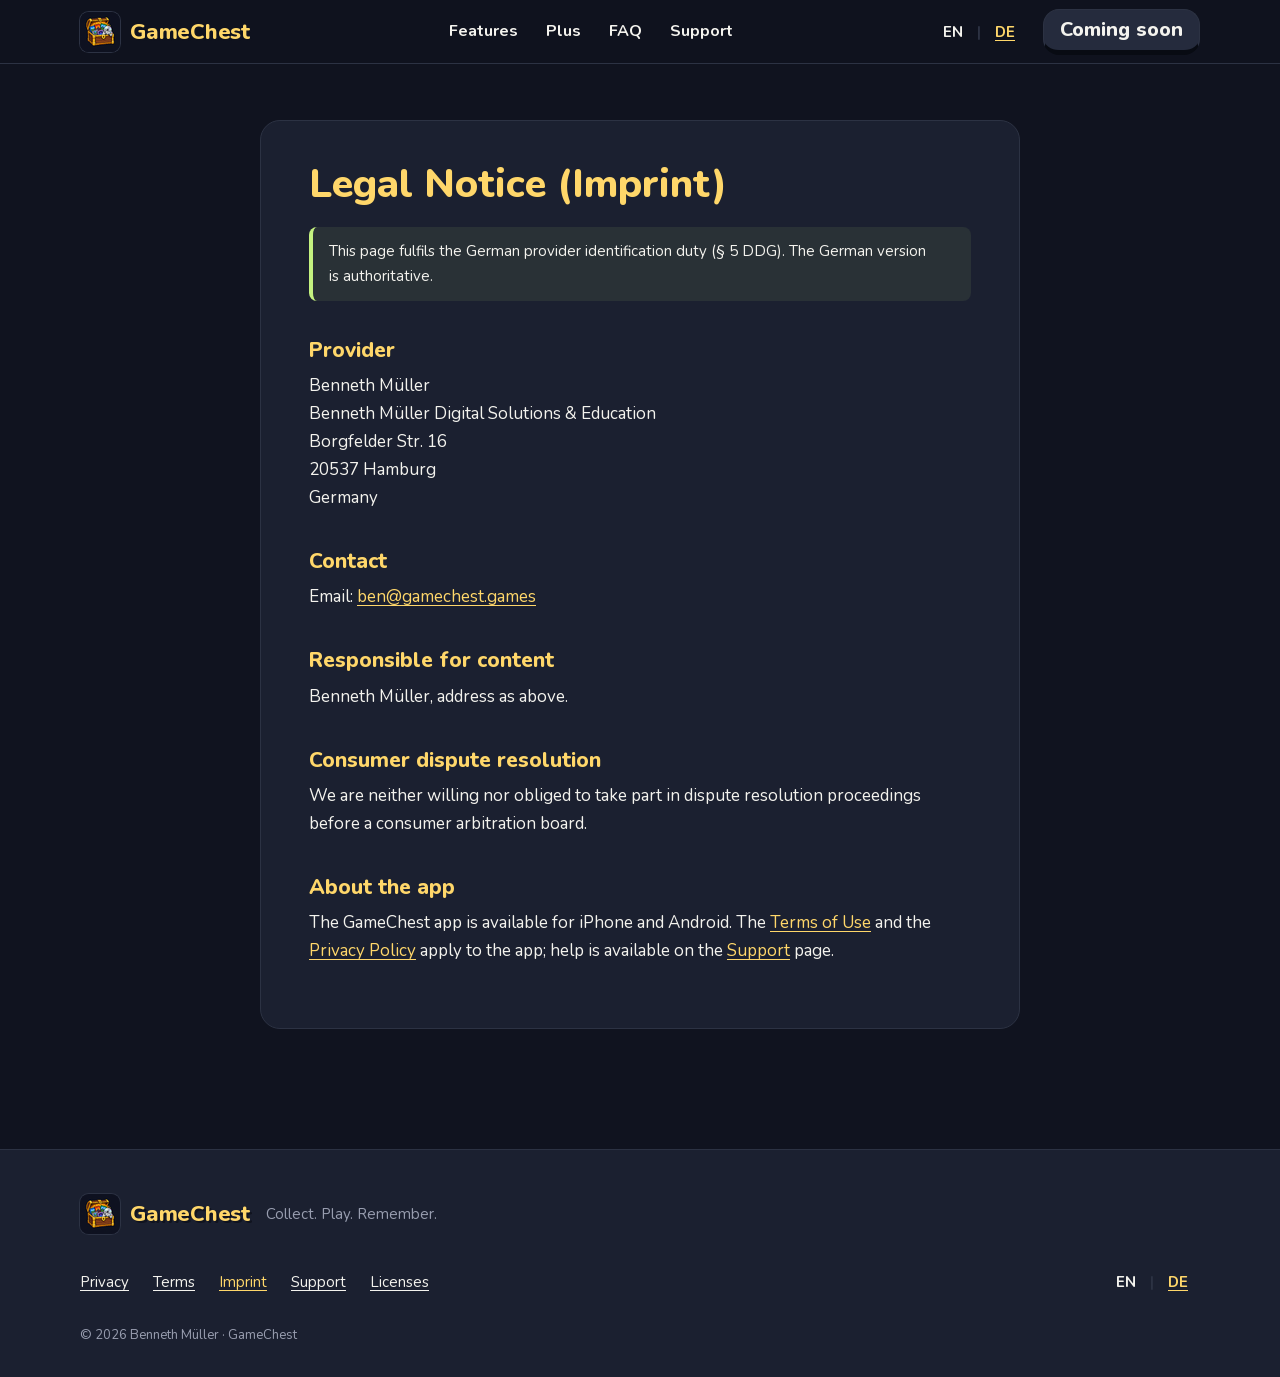
==== commit c354016e: "Rechtsseiten 25.09.: Till/KI, Widerruf, Android-Support, Impressum ohne Platzhalter" ====
--- a/imprint/index.html
+++ b/imprint/index.html
@@ -16,4 +16,4 @@
 .HomePage-module__ESCc_q__hero{background-image:radial-gradient(120% 80% at 32% -12%,#44391fe6 0%,#44391f00 62%),radial-gradient(#2c324359 1px,#0000 1.5px);background-position:0 0;background-size:auto,8px 8px;padding:40px 0 0;position:relative}.HomePage-module__ESCc_q__heroGrid{align-items:center;gap:40px;display:grid}.HomePage-module__ESCc_q__heroText{flex-direction:column;align-items:flex-start;min-width:0;display:flex}.HomePage-module__ESCc_q__brand{margin:8px 0 20px}.HomePage-module__ESCc_q__titleRow{align-items:flex-end;gap:12px;display:flex}.HomePage-module__ESCc_q__h1{font-family:var(--font-display);color:var(--g-gold);font-size:2.375rem;font-weight:800;line-height:1.05}.HomePage-module__ESCc_q__cat{flex:none}.HomePage-module__ESCc_q__cat img{width:64px;height:64px}.HomePage-module__ESCc_q__lead{max-width:60ch;margin-top:20px}.HomePage-module__ESCc_q__cta{flex-direction:column;align-items:flex-start;gap:12px;margin-top:28px;display:flex}.HomePage-module__ESCc_q__secondary{align-items:center;min-height:48px;font-weight:700;text-decoration:underline;display:inline-flex}.HomePage-module__ESCc_q__heroShot{justify-content:center;display:flex;overflow-x:clip}@media (min-width:768px){.HomePage-module__ESCc_q__hero{padding-top:64px}.HomePage-module__ESCc_q__h1{font-size:4.25rem;line-height:1.02}}@media (min-width:1024px){.HomePage-module__ESCc_q__heroGrid{grid-template-columns:6fr 6fr;gap:48px}.HomePage-module__ESCc_q__cat img{width:128px;height:128px}.HomePage-module__ESCc_q__heroFrame{width:auto;max-width:none}.HomePage-module__ESCc_q__heroFrame img{width:auto;height:640px}}.HomePage-module__ESCc_q__features{margin-top:var(--section-gap);counter-reset:feature}.HomePage-module__ESCc_q__faq{margin-top:var(--section-gap)}.HomePage-module__ESCc_q__faqList{max-width:840px;margin-top:32px}.HomePage-module__ESCc_q__closing{margin-top:96px}.HomePage-module__ESCc_q__closingCard{background:linear-gradient(160deg, var(--g-gold-sel) 0%, var(--g-panel) 42%, var(--g-elevated) 100%);border:2px solid var(--g-card-edge);box-shadow:0 5px 0 var(--g-deep);border-radius:24px;flex-direction:column;align-items:flex-start;gap:20px;padding:32px 24px;display:flex}.HomePage-module__ESCc_q__markWrap{background:radial-gradient(closest-side, var(--g-glow-in), var(--g-glow-out));flex:none;justify-content:center;align-items:center;width:96px;height:96px;display:flex}.HomePage-module__ESCc_q__mark{border-radius:22%;width:64px;height:64px}.HomePage-module__ESCc_q__closingText{flex-direction:column;gap:12px;display:flex}.HomePage-module__ESCc_q__closingTitle{font-family:var(--font-display);color:var(--g-gold);font-size:2rem;font-weight:800;line-height:1.15}.HomePage-module__ESCc_q__closingText>:last-child{margin-top:12px}@media (min-width:768px){.HomePage-module__ESCc_q__closingCard{flex-direction:row;align-items:center;gap:32px;padding:48px}.HomePage-module__ESCc_q__markWrap{width:144px;height:144px}.HomePage-module__ESCc_q__mark{width:96px;height:96px}.HomePage-module__ESCc_q__closingTitle{font-size:2.625rem}}
 .LegalLayout-module__f35WTa__wrap{max-width:calc(760px + 2 * var(--gutter));padding-top:32px}.LegalLayout-module__f35WTa__card{background:var(--g-panel);border:1px solid var(--g-border);border-radius:var(--radius-card);max-width:none;padding:28px 18px 32px}.LegalLayout-module__f35WTa__card>:first-child{margin-top:0}.LegalLayout-module__f35WTa__h1{-webkit-hyphens:auto;hyphens:auto;color:var(--g-gold);margin:0 0 8px;font-size:1.75rem;line-height:1.15}.LegalLayout-module__f35WTa__h1+:not(p){margin-top:20px}@media (max-width:479.98px){.LegalLayout-module__f35WTa__card{-webkit-hyphens:auto;hyphens:auto}}@media (min-width:768px){.LegalLayout-module__f35WTa__wrap{padding-top:56px}.LegalLayout-module__f35WTa__card{padding:40px 48px 48px}.LegalLayout-module__f35WTa__h1{font-size:2.5rem}}
 .StoreCta-module__rHBbvG__wrap{flex-direction:column;align-items:flex-start;gap:10px;display:flex}.StoreCta-module__rHBbvG__pill{cursor:default;-webkit-user-select:text;user-select:text;margin:0}.StoreCta-module__rHBbvG__compact .StoreCta-module__rHBbvG__pill{min-height:44px;padding:8px 16px}.StoreCta-module__rHBbvG__badge{border-radius:8px;padding:4px 0;display:inline-block}.StoreCta-module__rHBbvG__subline{color:var(--g-muted);font-size:.875rem}.StoreCta-module__rHBbvG__badges{flex-wrap:wrap;align-items:center;gap:12px;display:flex}.StoreCta-module__rHBbvG__pill{white-space:normal;text-align:left;max-width:100%}
-</style><meta name="next-size-adjust" content=""/><meta name="theme-color" content="#10131F"/><meta name="color-scheme" content="dark"/><title>Legal Notice – GameChest</title><meta name="description" content="Provider identification for GameChest and gamechest.games (§ 5 DDG)."/><link rel="manifest" href="/site.webmanifest"/><link rel="canonical" href="https://gamechest.games/imprint/"/><link rel="alternate" hrefLang="en" href="https://gamechest.games/imprint/"/><link rel="alternate" hrefLang="de" href="https://gamechest.games/de/imprint/"/><link rel="alternate" hrefLang="x-default" href="https://gamechest.games/imprint/"/><meta name="format-detection" content="telephone=no, address=no, email=no"/><meta property="og:title" content="Legal Notice – GameChest"/><meta property="og:description" content="Provider identification for GameChest and gamechest.games (§ 5 DDG)."/><meta property="og:url" content="https://gamechest.games/imprint/"/><meta property="og:site_name" content="GameChest"/><meta property="og:locale" content="en_US"/><meta property="og:image" content="https://gamechest.games/og/og-en.png"/><meta property="og:image:width" content="1200"/><meta property="og:image:height" content="630"/><meta property="og:image:alt" content="Collect. Play. Remember."/><meta property="og:locale:alternate" content="de_DE"/><meta property="og:type" content="website"/><meta name="twitter:card" content="summary_large_image"/><meta name="twitter:title" content="Legal Notice – GameChest"/><meta name="twitter:description" content="Provider identification for GameChest and gamechest.games (§ 5 DDG)."/><meta name="twitter:image" content="https://gamechest.games/og/og-en.png"/><meta name="twitter:image:alt" content="Collect. Play. Remember."/><link rel="icon" href="/favicon.ico" sizes="16x16 32x32 48x48"/><link rel="icon" href="/favicon-32.png" type="image/png" sizes="32x32"/><link rel="apple-touch-icon" href="/apple-touch-icon.png" sizes="180x180"/></head><body><div hidden=""><!--$--><!--/$--></div><a class="skip-link" href="#main">Skip to content</a><header class="Header-module__NAGPiW__header"><div class="container Header-module__NAGPiW__inner"><a class="Header-module__NAGPiW__brand" href="/" aria-label="GameChest – Home"><span class="BrandMark-module__Vly-dW__mark BrandMark-module__Vly-dW__sm"><picture><source type="image/webp" srcSet="/img/pixel/app-icon-1024-40.4db40ab3.webp 1x, /img/pixel/app-icon-1024-80.a1fc885c.webp 2x" sizes="40px"/><img src="/img/pixel/app-icon-1024-40.9ede7d33.png" alt="" width="40" height="40" class="BrandMark-module__Vly-dW__icon" loading="eager" decoding="async"/></picture><span class="BrandMark-module__Vly-dW__name">GameChest</span></span></a><nav class="Header-module__NAGPiW__nav" aria-label="Main"><a href="/#features">Features</a><a href="/#plus">Plus</a><a href="/#faq">FAQ</a><a href="/support.html#en">Support</a></nav><div class="Header-module__NAGPiW__end"><nav class="LangSwitch-module__xMFtda__switch" aria-label="Language"><span class="LangSwitch-module__xMFtda__current" aria-current="true" lang="en">EN</span><span class="LangSwitch-module__xMFtda__sep" aria-hidden="true">|</span><a class="LangSwitch-module__xMFtda__link" href="/de/imprint/" hrefLang="de" lang="de"><span class="visually-hidden">Deutsch<!-- -->: </span>DE</a></nav><div class="Header-module__NAGPiW__cta"><div class="StoreCta-module__rHBbvG__wrap StoreCta-module__rHBbvG__compact"><p class="btn btn-secondary StoreCta-module__rHBbvG__pill" role="status">Coming soon</p></div></div></div></div></header><main id="main" tabindex="-1"><div class="container LegalLayout-module__f35WTa__wrap"><article class="legal-prose prose LegalLayout-module__f35WTa__card"><h1 class="LegalLayout-module__f35WTa__h1">Legal Notice (Imprint)</h1><aside class="legal-note" role="note" aria-label="Notice"><p>This page fulfils the German provider identification duty (§ 5 DDG). The German version is authoritative.<!-- --> <strong>[DRAFT]</strong></p></aside><section class="legal-section" aria-labelledby="provider-h"><h2 id="provider-h">Provider</h2><address class="legal-address">Benneth Müller<br/>Benneth Müller Digital Solutions &amp; Education<br/>Borgfelder Str. 16<br/>20537<!-- --> <!-- -->Hamburg<br/>Germany</address></section><section class="legal-section" aria-labelledby="contact-h"><h2 id="contact-h">Contact</h2><p>Email: <a href="mailto:ben@gamechest.games">ben@gamechest.games</a><br/>Phone: <span class="legal-ph" data-placeholder="">[TELEFON]</span></p></section><section class="legal-section" aria-labelledby="vat-h"><h2 id="vat-h">VAT</h2><p>VAT identification number under § 27a of the German VAT Act: <span class="legal-ph" data-placeholder="">[UST-IDNR ODER HINWEIS]</span></p></section><section class="legal-section" aria-labelledby="responsible-h"><h2 id="responsible-h">Responsible for content</h2><p>Benneth Müller<!-- -->, address as above.</p></section><section class="legal-section" aria-labelledby="disputes-h"><h2 id="disputes-h">Consumer dispute resolution</h2><p>We are neither willing nor obliged to take part in dispute resolution proceedings before a consumer arbitration board. <span class="legal-ph" data-placeholder="">[PRÜFEN]</span></p></section><section class="legal-section" aria-labelledby="app-h"><h2 id="app-h">About the app</h2><p>The GameChest app is available for iPhone and Android. The <a href="/terms.html#en">Terms of Use</a> and the<!-- --> <a href="/privacy.html#en">Privacy Policy</a> apply to the app; help is available on the<!-- --> <a href="/support.html#en">Support</a> page.</p></section></article></div></main><footer class="Footer-module__IpM4KW__footer"><div class="container Footer-module__IpM4KW__inner"><div class="Footer-module__IpM4KW__brandRow"><a href="/" aria-label="GameChest – Home" class="Footer-module__IpM4KW__brand"><span class="BrandMark-module__Vly-dW__mark BrandMark-module__Vly-dW__sm"><picture><source type="image/webp" srcSet="/img/pixel/app-icon-1024-40.4db40ab3.webp 1x, /img/pixel/app-icon-1024-80.a1fc885c.webp 2x" sizes="40px"/><img src="/img/pixel/app-icon-1024-40.9ede7d33.png" alt="" width="40" height="40" class="BrandMark-module__Vly-dW__icon" loading="lazy" decoding="async"/></picture><span class="BrandMark-module__Vly-dW__name">GameChest</span></span></a><p class="Footer-module__IpM4KW__tagline">Collect. Play. Remember.</p></div><div class="Footer-module__IpM4KW__linkRow"><nav aria-label="Legal and support"><ul class="Footer-module__IpM4KW__links"><li><a href="/privacy.html#en">Privacy</a></li><li><a href="/terms.html#en">Terms</a></li><li><a href="/imprint/" aria-current="page">Imprint</a></li><li><a href="/support.html#en">Support</a></li><li><a href="/licenses/fonts.txt" type="text/plain">Licenses</a></li></ul></nav><nav class="LangSwitch-module__xMFtda__switch" aria-label="Language"><span class="LangSwitch-module__xMFtda__current" aria-current="true" lang="en">EN</span><span class="LangSwitch-module__xMFtda__sep" aria-hidden="true">|</span><a class="LangSwitch-module__xMFtda__link" href="/de/imprint/" hrefLang="de" lang="de"><span class="visually-hidden">Deutsch<!-- -->: </span>DE</a></nav></div><div class="Footer-module__IpM4KW__small"><p>© 2026 Benneth Müller · GameChest</p></div></div></footer><!--$--><!--/$--></body></html>+</style><meta name="next-size-adjust" content=""/><meta name="theme-color" content="#10131F"/><meta name="color-scheme" content="dark"/><title>Legal Notice – GameChest</title><meta name="description" content="Provider identification for GameChest and gamechest.games (§ 5 DDG)."/><link rel="manifest" href="/site.webmanifest"/><link rel="canonical" href="https://gamechest.games/imprint/"/><link rel="alternate" hrefLang="en" href="https://gamechest.games/imprint/"/><link rel="alternate" hrefLang="de" href="https://gamechest.games/de/imprint/"/><link rel="alternate" hrefLang="x-default" href="https://gamechest.games/imprint/"/><meta name="format-detection" content="telephone=no, address=no, email=no"/><meta property="og:title" content="Legal Notice – GameChest"/><meta property="og:description" content="Provider identification for GameChest and gamechest.games (§ 5 DDG)."/><meta property="og:url" content="https://gamechest.games/imprint/"/><meta property="og:site_name" content="GameChest"/><meta property="og:locale" content="en_US"/><meta property="og:image" content="https://gamechest.games/og/og-en.png"/><meta property="og:image:width" content="1200"/><meta property="og:image:height" content="630"/><meta property="og:image:alt" content="Collect. Play. Remember."/><meta property="og:locale:alternate" content="de_DE"/><meta property="og:type" content="website"/><meta name="twitter:card" content="summary_large_image"/><meta name="twitter:title" content="Legal Notice – GameChest"/><meta name="twitter:description" content="Provider identification for GameChest and gamechest.games (§ 5 DDG)."/><meta name="twitter:image" content="https://gamechest.games/og/og-en.png"/><meta name="twitter:image:alt" content="Collect. Play. Remember."/><link rel="icon" href="/favicon.ico" sizes="16x16 32x32 48x48"/><link rel="icon" href="/favicon-32.png" type="image/png" sizes="32x32"/><link rel="apple-touch-icon" href="/apple-touch-icon.png" sizes="180x180"/></head><body><div hidden=""><!--$--><!--/$--></div><a class="skip-link" href="#main">Skip to content</a><header class="Header-module__NAGPiW__header"><div class="container Header-module__NAGPiW__inner"><a class="Header-module__NAGPiW__brand" href="/" aria-label="GameChest – Home"><span class="BrandMark-module__Vly-dW__mark BrandMark-module__Vly-dW__sm"><picture><source type="image/webp" srcSet="/img/pixel/app-icon-1024-40.4db40ab3.webp 1x, /img/pixel/app-icon-1024-80.a1fc885c.webp 2x" sizes="40px"/><img src="/img/pixel/app-icon-1024-40.9ede7d33.png" alt="" width="40" height="40" class="BrandMark-module__Vly-dW__icon" loading="eager" decoding="async"/></picture><span class="BrandMark-module__Vly-dW__name">GameChest</span></span></a><nav class="Header-module__NAGPiW__nav" aria-label="Main"><a href="/#features">Features</a><a href="/#plus">Plus</a><a href="/#faq">FAQ</a><a href="/support.html#en">Support</a></nav><div class="Header-module__NAGPiW__end"><nav class="LangSwitch-module__xMFtda__switch" aria-label="Language"><span class="LangSwitch-module__xMFtda__current" aria-current="true" lang="en">EN</span><span class="LangSwitch-module__xMFtda__sep" aria-hidden="true">|</span><a class="LangSwitch-module__xMFtda__link" href="/de/imprint/" hrefLang="de" lang="de"><span class="visually-hidden">Deutsch<!-- -->: </span>DE</a></nav><div class="Header-module__NAGPiW__cta"><div class="StoreCta-module__rHBbvG__wrap StoreCta-module__rHBbvG__compact"><p class="btn btn-secondary StoreCta-module__rHBbvG__pill" role="status">Coming soon</p></div></div></div></div></header><main id="main" tabindex="-1"><div class="container LegalLayout-module__f35WTa__wrap"><article class="legal-prose prose LegalLayout-module__f35WTa__card"><h1 class="LegalLayout-module__f35WTa__h1">Legal Notice (Imprint)</h1><aside class="legal-note" role="note" aria-label="Notice"><p>This page fulfils the German provider identification duty (§ 5 DDG). The German version is authoritative.</p></aside><section class="legal-section" aria-labelledby="provider-h"><h2 id="provider-h">Provider</h2><address class="legal-address">Benneth Müller<br/>Benneth Müller Digital Solutions &amp; Education<br/>Borgfelder Str. 16<br/>20537<!-- --> <!-- -->Hamburg<br/>Germany</address></section><section class="legal-section" aria-labelledby="contact-h"><h2 id="contact-h">Contact</h2><p>Email: <a href="mailto:ben@gamechest.games">ben@gamechest.games</a></p></section><section class="legal-section" aria-labelledby="responsible-h"><h2 id="responsible-h">Responsible for content</h2><p>Benneth Müller<!-- -->, address as above.</p></section><section class="legal-section" aria-labelledby="disputes-h"><h2 id="disputes-h">Consumer dispute resolution</h2><p>We are neither willing nor obliged to take part in dispute resolution proceedings before a consumer arbitration board.</p></section><section class="legal-section" aria-labelledby="app-h"><h2 id="app-h">About the app</h2><p>The GameChest app is available for iPhone and Android. The <a href="/terms.html#en">Terms of Use</a> and the<!-- --> <a href="/privacy.html#en">Privacy Policy</a> apply to the app; help is available on the<!-- --> <a href="/support.html#en">Support</a> page.</p></section></article></div></main><footer class="Footer-module__IpM4KW__footer"><div class="container Footer-module__IpM4KW__inner"><div class="Footer-module__IpM4KW__brandRow"><a href="/" aria-label="GameChest – Home" class="Footer-module__IpM4KW__brand"><span class="BrandMark-module__Vly-dW__mark BrandMark-module__Vly-dW__sm"><picture><source type="image/webp" srcSet="/img/pixel/app-icon-1024-40.4db40ab3.webp 1x, /img/pixel/app-icon-1024-80.a1fc885c.webp 2x" sizes="40px"/><img src="/img/pixel/app-icon-1024-40.9ede7d33.png" alt="" width="40" height="40" class="BrandMark-module__Vly-dW__icon" loading="lazy" decoding="async"/></picture><span class="BrandMark-module__Vly-dW__name">GameChest</span></span></a><p class="Footer-module__IpM4KW__tagline">Collect. Play. Remember.</p></div><div class="Footer-module__IpM4KW__linkRow"><nav aria-label="Legal and support"><ul class="Footer-module__IpM4KW__links"><li><a href="/privacy.html#en">Privacy</a></li><li><a href="/terms.html#en">Terms</a></li><li><a href="/imprint/" aria-current="page">Imprint</a></li><li><a href="/support.html#en">Support</a></li><li><a href="/licenses/fonts.txt" type="text/plain">Licenses</a></li></ul></nav><nav class="LangSwitch-module__xMFtda__switch" aria-label="Language"><span class="LangSwitch-module__xMFtda__current" aria-current="true" lang="en">EN</span><span class="LangSwitch-module__xMFtda__sep" aria-hidden="true">|</span><a class="LangSwitch-module__xMFtda__link" href="/de/imprint/" hrefLang="de" lang="de"><span class="visually-hidden">Deutsch<!-- -->: </span>DE</a></nav></div><div class="Footer-module__IpM4KW__small"><p>© 2026 Benneth Müller · GameChest</p></div></div></footer><!--$--><!--/$--></body></html>
